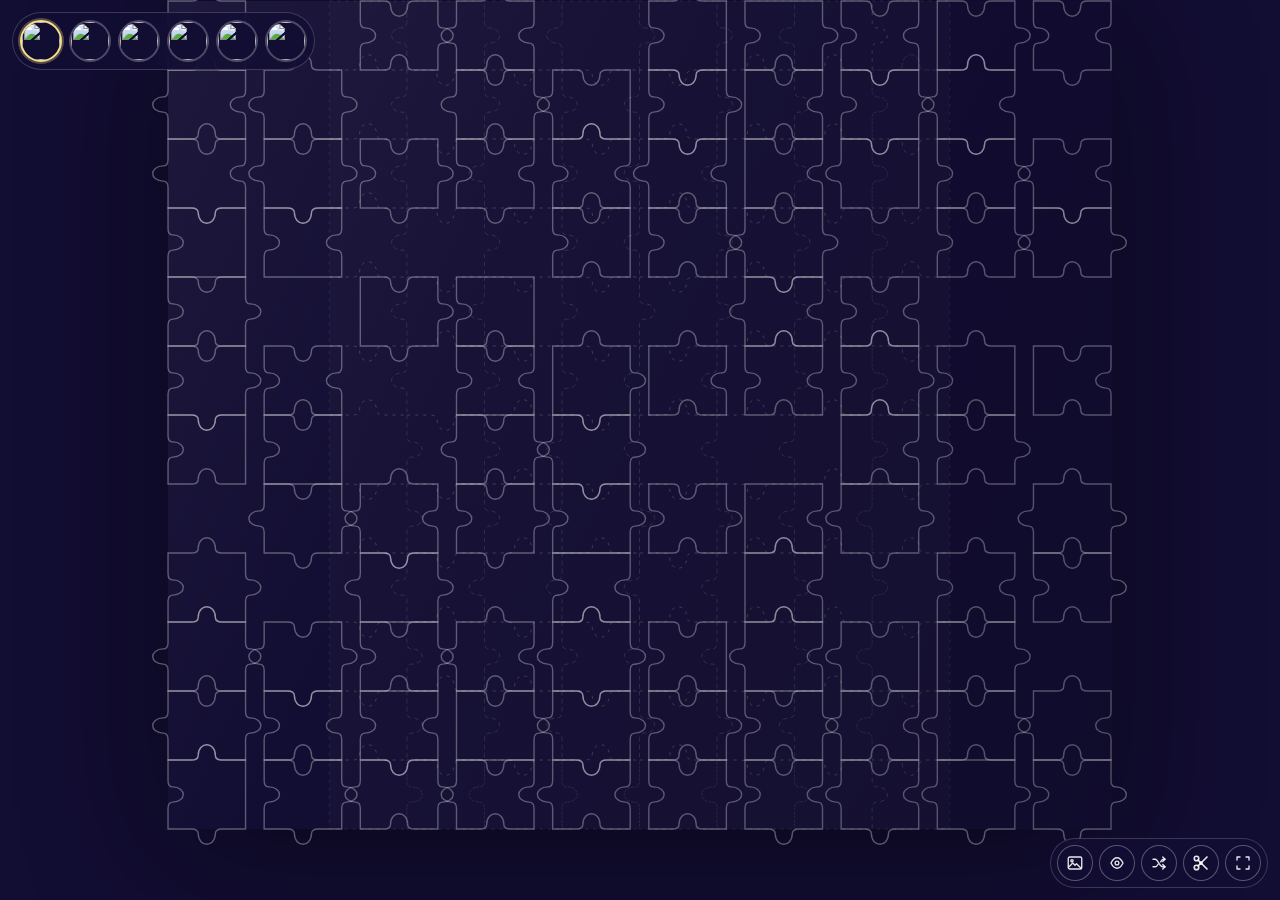
==== abdullah.html @ 7d9d4f7b "Create separate artwork puzzle pages" ====
<!doctype html>
<html lang="en">
<head>
  <meta charset="UTF-8" />
  <meta name="viewport" content="width=device-width, initial-scale=1.0" />
  <title>Abdullah Ibrahim Puzzle</title>
  <link rel="stylesheet" href="styles.css" />
</head>
<body data-artwork="abdullah">
  <main class="game-shell">
    <div id="board" class="board" aria-current="page" aria-label="Jigsaw puzzle board"></div>
    <div class="art-picker" aria-label="Choose artwork">
      <a class="art-option" data-artwork="abdullah" href="abdullah.html" aria-label="Abdullah Ibrahim"><img src="public/artworks/abdullah-ibrahim.jpg" alt="" draggable="false" /></a>
      <a class="art-option" data-artwork="bra-hugh" href="bra-hugh.html" aria-label="Bra Hugh"><img src="public/artworks/bra-hugh.jpg" alt="" draggable="false" /></a>
      <a class="art-option" data-artwork="mr-flavour" href="mr-flavour.html" aria-label="Mr Flavour"><img src="public/artworks/mr-flavour.jpg" alt="" draggable="false" /></a>
      <a class="art-option" data-artwork="tems" href="tems.html" aria-label="Tems"><img src="public/artworks/tems.jpg" alt="" draggable="false" /></a>
      <a class="art-option" data-artwork="thandiswa" href="thandiswa-mazwai.html" aria-label="Thandiswa Mazwai"><img src="public/artworks/thandiswa-mazwai.jpg" alt="" draggable="false" /></a>
      <a class="art-option" data-artwork="tyla" href="tyla.html" aria-label="Tyla"><img src="public/artworks/tyla.jpg" alt="" draggable="false" /></a>
    </div>
    <div class="floating-controls" aria-label="Puzzle controls">
      <button type="button" class="round-control" id="showImage" aria-label="Show reference image">
        <svg class="control-icon" viewBox="0 0 24 24" aria-hidden="true"><rect x="3" y="4" width="18" height="16" rx="2"/><circle cx="8" cy="9" r="1.5"/><path d="m4 17 5-5 3 3 2-2 6 6"/></svg>
      </button>
      <button type="button" class="round-control" id="ghostBtn" aria-label="Toggle ghost image">
        <svg class="control-icon" viewBox="0 0 24 24" aria-hidden="true"><path d="M4 12c2.4-5 5-7 8-7s5.6 2 8 7c-2.4 5-5 7-8 7s-5.6-2-8-7Z"/><circle cx="12" cy="12" r="2.5"/></svg>
      </button>
      <button type="button" class="round-control" id="shuffleBtn" aria-label="Shuffle pieces">
        <svg class="control-icon" viewBox="0 0 24 24" aria-hidden="true"><path d="M4 7h3c4 0 5 10 10 10h3"/><path d="m17 14 3 3-3 3"/><path d="M4 17h3c1.7 0 2.8-1.6 3.7-3.4M14.2 10.4C15.1 8.8 16.2 7 18 7h2"/><path d="m17 4 3 3-3 3"/></svg>
      </button>
      <button type="button" class="round-control" id="separateBtn" aria-label="Separate connected pieces">
        <svg class="control-icon" viewBox="0 0 24 24" aria-hidden="true"><circle cx="6" cy="6" r="3"/><circle cx="6" cy="18" r="3"/><circle cx="12" cy="12" r="1.4"/><path d="M8.12 8.12 12 12 20 4"/><path d="M8.12 15.88 12 12 20 20"/></svg>
      </button>
      <button type="button" class="round-control" id="fullscreenBtn" aria-label="Fullscreen">
        <svg class="control-icon" viewBox="0 0 24 24" aria-hidden="true"><path d="M8 4H4v4M16 4h4v4M20 16v4h-4M4 16v4h4"/></svg>
      </button>
    </div>
    <div id="imageModal" class="modal" aria-hidden="true"><div class="modal-card"><button type="button" class="modal-close" id="closeModal" aria-label="Close"><svg class="control-icon" viewBox="0 0 24 24" aria-hidden="true"><path d="m6 6 12 12M18 6 6 18"/></svg></button><img src="public/artworks/abdullah-ibrahim.jpg" alt="Abdullah Ibrahim artwork"/></div></div>
    <div id="winToast" class="win-toast" aria-hidden="true"><span class="win-spark" aria-hidden="true"></span><button type="button" id="playAgain" aria-label="Play again"><svg class="control-icon" viewBox="0 0 24 24" aria-hidden="true"><path d="M20 11a8 8 0 1 0 1 4"/><path d="M20 5v6h-6"/></svg></button></div>
    <span id="timer" hidden>00:00</span><span id="progressText" hidden>0 / 96 placed</span><span id="progressFill" hidden></span><span id="statusText" hidden></span><span id="finalTime" hidden>00:00</span>
  </main>
  <script src="app.js"></script>
</body>
</html>
---- styles.css ----
*{box-sizing:border-box}html,body{margin:0;width:100%;height:100%;overflow:hidden}body{background:#120d32;font-family:system-ui,sans-serif;overscroll-behavior:none;-webkit-user-select:none;user-select:none;-webkit-touch-callout:none}.game-shell{width:100%;height:100%;display:grid;place-items:center;position:relative;padding-bottom:max(0px,calc(env(safe-area-inset-bottom) + 70px));-webkit-user-select:none;user-select:none}.board{position:relative;background:#120d32;overflow:visible;touch-action:none;filter:drop-shadow(0 24px 70px rgba(0,0,0,.42));-webkit-user-select:none;user-select:none}.board:after{content:"";position:absolute;inset:0;pointer-events:none;background:linear-gradient(115deg,rgba(255,255,255,.05),transparent 35%,rgba(0,0,0,.12))}#puzzleSvg{position:absolute;inset:0;width:100%;height:100%;overflow:visible;display:block;-webkit-user-select:none;user-select:none;touch-action:none}.ghost-image{opacity:0;transition:opacity .25s;pointer-events:none}.ghost-on .ghost-image{opacity:.2}.slot{fill:rgba(255,255,255,.018);stroke:rgba(255,255,255,.15);stroke-width:1.1;stroke-dasharray:5 8;pointer-events:none}.cluster{isolation:isolate;cursor:grab;transition:none;touch-action:none;-webkit-user-select:none;user-select:none;-webkit-touch-callout:none}.cluster.dragging{cursor:grabbing;filter:none;opacity:.94}.piece{pointer-events:visiblePainted;touch-action:none;-webkit-user-select:none;user-select:none;-webkit-touch-callout:none}.piece image{pointer-events:visiblePainted;-webkit-user-drag:none;user-drag:none}.piece-outline{fill:none;stroke:rgba(255,255,255,.32);stroke-width:1.4;vector-effect:non-scaling-stroke;pointer-events:none}.cluster.snap-hint .piece-outline{stroke:#f4df84;stroke-width:2.6;filter:drop-shadow(0 0 6px rgba(244,223,132,.6))}.cluster.locked{cursor:default;filter:drop-shadow(0 0 4px rgba(255,255,255,.13))}.cluster.locked .piece-outline{stroke:rgba(255,255,255,.18)}.floating-controls{position:fixed;right:max(12px,env(safe-area-inset-right));bottom:max(12px,env(safe-area-inset-bottom));display:flex;gap:6px;padding:6px;border:1px solid rgba(255,255,255,.18);border-radius:999px;background:rgba(18,13,50,.8);backdrop-filter:blur(12px);-webkit-backdrop-filter:blur(12px);z-index:20;-webkit-user-select:none;user-select:none;-webkit-touch-callout:none;pointer-events:none}.round-control{display:grid;place-items:center;width:36px;height:36px;padding:0;border:1px solid rgba(255,255,255,.3);border-radius:50%;background:rgba(18,13,50,.72);backdrop-filter:blur(8px);-webkit-backdrop-filter:blur(8px);color:rgba(255,255,255,.9);cursor:pointer;-webkit-tap-highlight-color:transparent;-webkit-user-select:none;user-select:none;-webkit-touch-callout:none;touch-action:manipulation;pointer-events:auto}.round-control:hover,.round-control:focus-visible{background:rgba(255,255,255,.16);outline:none}.control-icon{width:18px;height:18px;fill:none;stroke:currentColor;stroke-width:1.8;stroke-linecap:round;stroke-linejoin:round;pointer-events:none}#separateBtn .control-icon{stroke-width:2.2}.round-control>*{pointer-events:none}.modal{position:fixed;inset:0;display:none;place-items:center;padding:20px;background:rgba(18,13,50,.82);z-index:30}.modal.open{display:grid}.modal-card{position:relative;max-width:90vw;max-height:90vh;background:#120d32;padding:8px}.modal-card img{display:block;max-width:calc(90vw - 16px);max-height:calc(90vh - 16px);width:auto;height:auto;-webkit-user-drag:none}.modal-close{position:absolute;right:5px;top:5px;display:grid;place-items:center;width:30px;height:30px;padding:0;border:0;border-radius:50%;background:#f5f2ed;color:#120d32;cursor:pointer;-webkit-tap-highlight-color:transparent;touch-action:manipulation}.modal-close .control-icon{width:16px;height:16px}.win-toast{position:fixed;left:50%;bottom:max(20px,calc(env(safe-area-inset-bottom) + 82px));transform:translate(-50%,110px);opacity:0;transition:.4s;z-index:40}.win-toast.show{transform:translate(-50%,0);opacity:1}.win-toast button{display:grid;place-items:center;width:38px;height:38px;padding:0;border:1px solid rgba(255,255,255,.4);border-radius:50%;background:#17132c;color:#fff;cursor:pointer;-webkit-tap-highlight-color:transparent}.win-spark{display:none}#timer,#progressText,#progressFill,#statusText,#finalTime{display:none}@media(max-width:600px){.game-shell{padding-bottom:max(0px,calc(env(safe-area-inset-bottom) + 78px))}.floating-controls{right:12px;gap:5px;padding:5px}.round-control{width:34px;height:34px}.control-icon{width:17px;height:17px}}@media(max-width:390px){.floating-controls{gap:3px;padding:4px}.round-control{width:31px;height:31px}.control-icon{width:16px;height:16px}}
.art-picker{position:fixed;left:max(12px,env(safe-area-inset-left));top:max(12px,env(safe-area-inset-top));display:flex;gap:7px;padding:7px;border:1px solid rgba(255,255,255,.18);border-radius:999px;background:rgba(18,13,50,.8);backdrop-filter:blur(12px);-webkit-backdrop-filter:blur(12px);z-index:21;max-width:calc(100vw - 24px);overflow-x:auto;overscroll-behavior:contain;-webkit-user-select:none;user-select:none;-webkit-touch-callout:none}.art-option{flex:0 0 auto;width:42px;height:42px;padding:0;border:2px solid rgba(255,255,255,.25);border-radius:50%;overflow:hidden;background:#120d32;cursor:pointer;touch-action:manipulation;-webkit-tap-highlight-color:transparent;-webkit-user-select:none;user-select:none}.art-option img{display:block;width:100%;height:100%;object-fit:cover;pointer-events:none;-webkit-user-drag:none}.art-option.active{border-color:#f4df84;box-shadow:0 0 0 2px rgba(244,223,132,.3)}.art-option:focus-visible{outline:2px solid #f4df84;outline-offset:2px}@media(max-width:600px){.art-picker{left:50%;transform:translateX(-50%);gap:5px;padding:5px;max-width:calc(100vw - 20px)}.art-option{width:38px;height:38px}}@media(max-width:390px){.art-picker{gap:3px;padding:4px}.art-option{width:34px;height:34px}}
.art-option{display:block;text-decoration:none}.cluster.flicking{cursor:grabbing;filter:drop-shadow(0 9px 12px rgba(0,0,0,.28));transition:none}
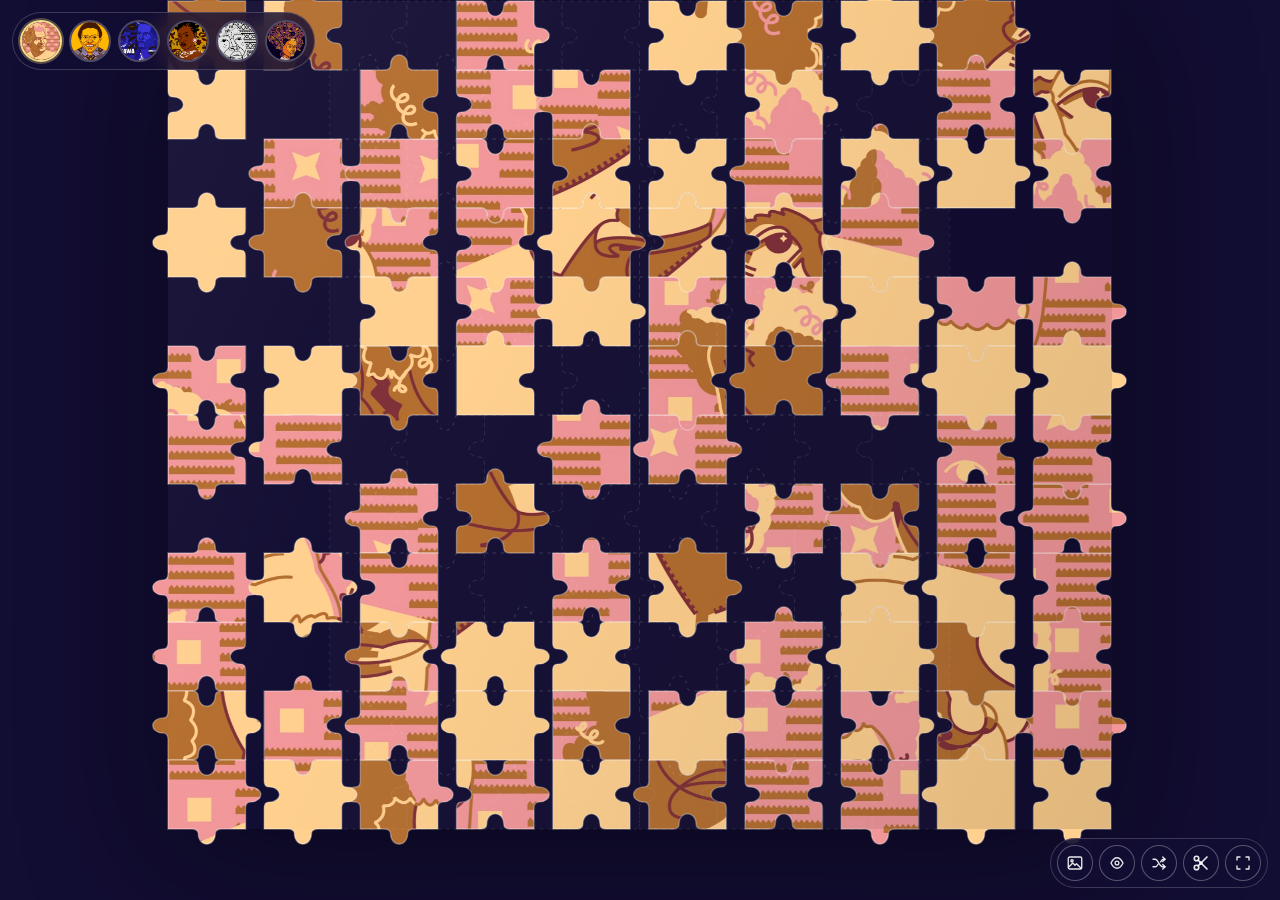
==== commit 1bccde36: "Fix artwork page asset paths" ====
--- a/abdullah.html
+++ b/abdullah.html
@@ -10,12 +10,12 @@
   <main class="game-shell">
     <div id="board" class="board" aria-current="page" aria-label="Jigsaw puzzle board"></div>
     <div class="art-picker" aria-label="Choose artwork">
-      <a class="art-option" data-artwork="abdullah" href="abdullah.html" aria-label="Abdullah Ibrahim"><img src="public/artworks/abdullah-ibrahim.jpg" alt="" draggable="false" /></a>
-      <a class="art-option" data-artwork="bra-hugh" href="bra-hugh.html" aria-label="Bra Hugh"><img src="public/artworks/bra-hugh.jpg" alt="" draggable="false" /></a>
-      <a class="art-option" data-artwork="mr-flavour" href="mr-flavour.html" aria-label="Mr Flavour"><img src="public/artworks/mr-flavour.jpg" alt="" draggable="false" /></a>
-      <a class="art-option" data-artwork="tems" href="tems.html" aria-label="Tems"><img src="public/artworks/tems.jpg" alt="" draggable="false" /></a>
-      <a class="art-option" data-artwork="thandiswa" href="thandiswa-mazwai.html" aria-label="Thandiswa Mazwai"><img src="public/artworks/thandiswa-mazwai.jpg" alt="" draggable="false" /></a>
-      <a class="art-option" data-artwork="tyla" href="tyla.html" aria-label="Tyla"><img src="public/artworks/tyla.jpg" alt="" draggable="false" /></a>
+      <a class="art-option" data-artwork="abdullah" href="abdullah.html" aria-label="Abdullah Ibrahim"><img src="abdullah-ibrahim.jpg" alt="" draggable="false" /></a>
+      <a class="art-option" data-artwork="bra-hugh" href="bra-hugh.html" aria-label="Bra Hugh"><img src="bra-hugh.jpg" alt="" draggable="false" /></a>
+      <a class="art-option" data-artwork="mr-flavour" href="mr-flavour.html" aria-label="Mr Flavour"><img src="mr-flavour.jpg" alt="" draggable="false" /></a>
+      <a class="art-option" data-artwork="tems" href="tems.html" aria-label="Tems"><img src="tems.jpg" alt="" draggable="false" /></a>
+      <a class="art-option" data-artwork="thandiswa" href="thandiswa-mazwai.html" aria-label="Thandiswa Mazwai"><img src="thandiswa-mazwai.jpg" alt="" draggable="false" /></a>
+      <a class="art-option" data-artwork="tyla" href="tyla.html" aria-label="Tyla"><img src="tyla.jpg" alt="" draggable="false" /></a>
     </div>
     <div class="floating-controls" aria-label="Puzzle controls">
       <button type="button" class="round-control" id="showImage" aria-label="Show reference image">
@@ -34,7 +34,7 @@
         <svg class="control-icon" viewBox="0 0 24 24" aria-hidden="true"><path d="M8 4H4v4M16 4h4v4M20 16v4h-4M4 16v4h4"/></svg>
       </button>
     </div>
-    <div id="imageModal" class="modal" aria-hidden="true"><div class="modal-card"><button type="button" class="modal-close" id="closeModal" aria-label="Close"><svg class="control-icon" viewBox="0 0 24 24" aria-hidden="true"><path d="m6 6 12 12M18 6 6 18"/></svg></button><img src="public/artworks/abdullah-ibrahim.jpg" alt="Abdullah Ibrahim artwork"/></div></div>
+    <div id="imageModal" class="modal" aria-hidden="true"><div class="modal-card"><button type="button" class="modal-close" id="closeModal" aria-label="Close"><svg class="control-icon" viewBox="0 0 24 24" aria-hidden="true"><path d="m6 6 12 12M18 6 6 18"/></svg></button><img src="abdullah-ibrahim.jpg" alt="Abdullah Ibrahim artwork"/></div></div>
     <div id="winToast" class="win-toast" aria-hidden="true"><span class="win-spark" aria-hidden="true"></span><button type="button" id="playAgain" aria-label="Play again"><svg class="control-icon" viewBox="0 0 24 24" aria-hidden="true"><path d="M20 11a8 8 0 1 0 1 4"/><path d="M20 5v6h-6"/></svg></button></div>
     <span id="timer" hidden>00:00</span><span id="progressText" hidden>0 / 96 placed</span><span id="progressFill" hidden></span><span id="statusText" hidden></span><span id="finalTime" hidden>00:00</span>
   </main>
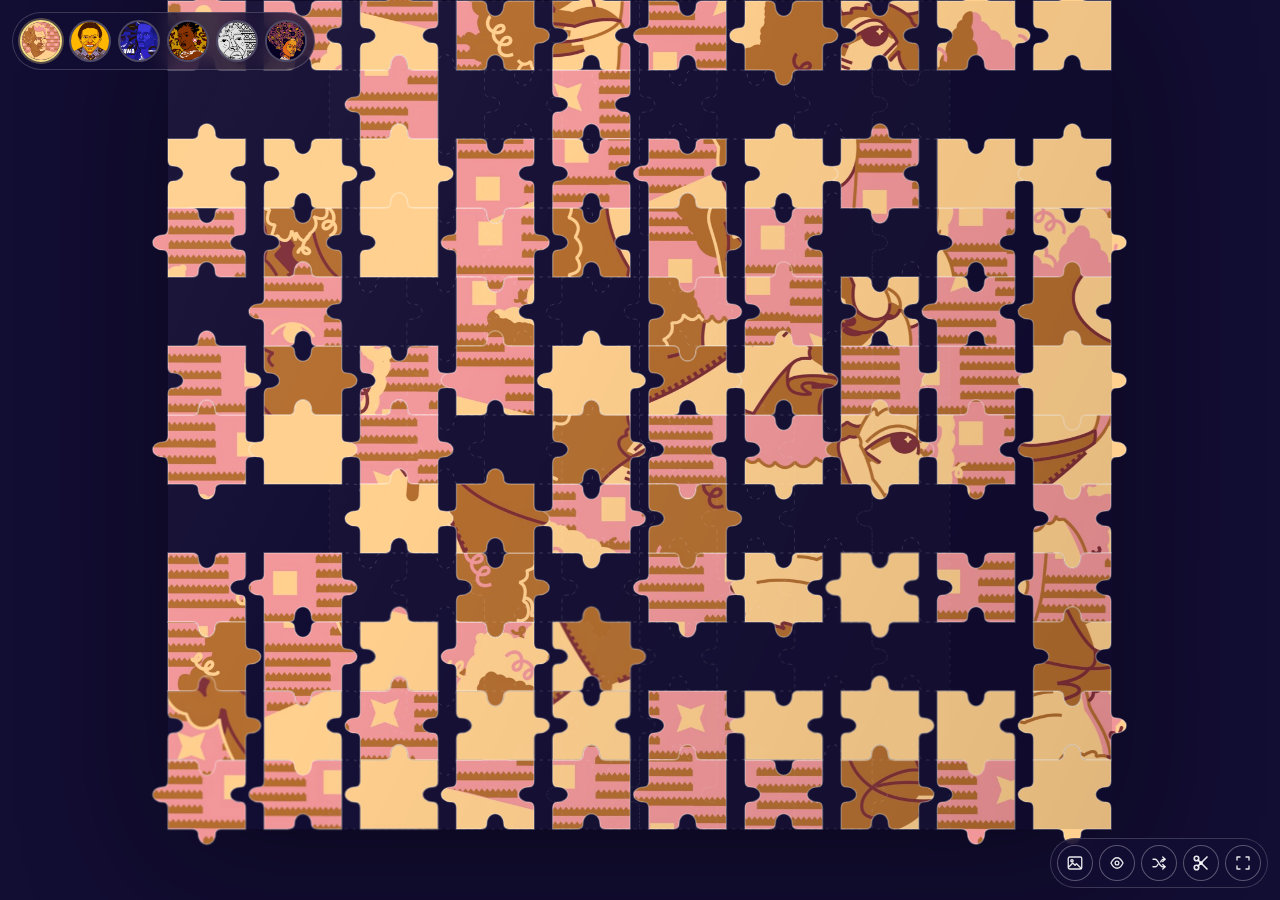
==== commit 82649461: "Refresh separate puzzle pages" ====
--- a/abdullah.html
+++ b/abdullah.html
@@ -4,7 +4,7 @@
   <meta charset="UTF-8" />
   <meta name="viewport" content="width=device-width, initial-scale=1.0" />
   <title>Abdullah Ibrahim Puzzle</title>
-  <link rel="stylesheet" href="styles.css" />
+  <link rel="stylesheet" href="styles.css?v=artwork-pages-2" />
 </head>
 <body data-artwork="abdullah">
   <main class="game-shell">
@@ -38,6 +38,6 @@
     <div id="winToast" class="win-toast" aria-hidden="true"><span class="win-spark" aria-hidden="true"></span><button type="button" id="playAgain" aria-label="Play again"><svg class="control-icon" viewBox="0 0 24 24" aria-hidden="true"><path d="M20 11a8 8 0 1 0 1 4"/><path d="M20 5v6h-6"/></svg></button></div>
     <span id="timer" hidden>00:00</span><span id="progressText" hidden>0 / 96 placed</span><span id="progressFill" hidden></span><span id="statusText" hidden></span><span id="finalTime" hidden>00:00</span>
   </main>
-  <script src="app.js"></script>
+  <script src="app.js?v=artwork-pages-2"></script>
 </body>
 </html>
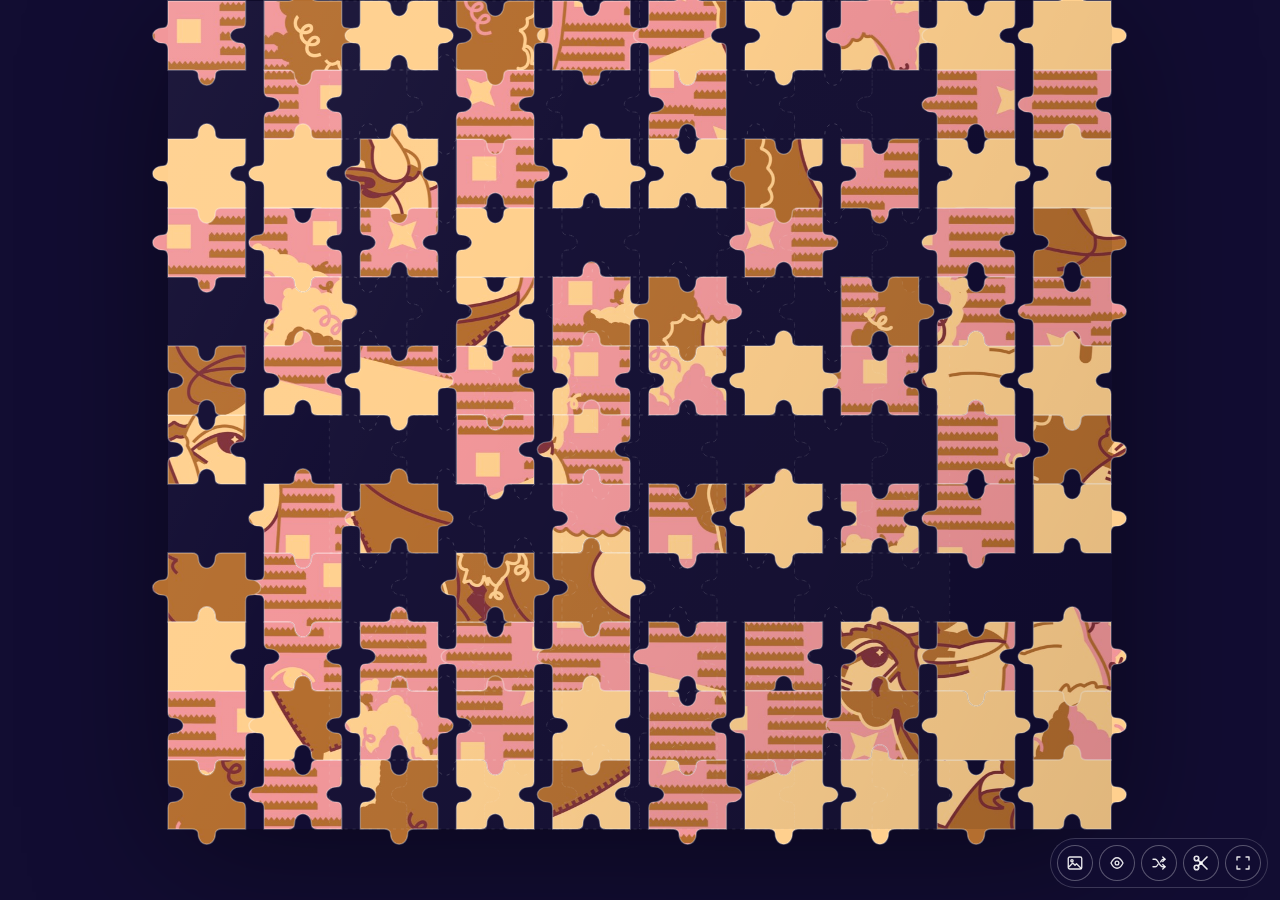
==== commit b1b8778a: "Remove artwork picker tabs" ====
--- a/abdullah.html
+++ b/abdullah.html
@@ -9,14 +9,6 @@
 <body data-artwork="abdullah">
   <main class="game-shell">
     <div id="board" class="board" aria-current="page" aria-label="Jigsaw puzzle board"></div>
-    <div class="art-picker" aria-label="Choose artwork">
-      <a class="art-option" data-artwork="abdullah" href="abdullah.html" aria-label="Abdullah Ibrahim"><img src="abdullah-ibrahim.jpg" alt="" draggable="false" /></a>
-      <a class="art-option" data-artwork="bra-hugh" href="bra-hugh.html" aria-label="Bra Hugh"><img src="bra-hugh.jpg" alt="" draggable="false" /></a>
-      <a class="art-option" data-artwork="mr-flavour" href="mr-flavour.html" aria-label="Mr Flavour"><img src="mr-flavour.jpg" alt="" draggable="false" /></a>
-      <a class="art-option" data-artwork="tems" href="tems.html" aria-label="Tems"><img src="tems.jpg" alt="" draggable="false" /></a>
-      <a class="art-option" data-artwork="thandiswa" href="thandiswa-mazwai.html" aria-label="Thandiswa Mazwai"><img src="thandiswa-mazwai.jpg" alt="" draggable="false" /></a>
-      <a class="art-option" data-artwork="tyla" href="tyla.html" aria-label="Tyla"><img src="tyla.jpg" alt="" draggable="false" /></a>
-    </div>
     <div class="floating-controls" aria-label="Puzzle controls">
       <button type="button" class="round-control" id="showImage" aria-label="Show reference image">
         <svg class="control-icon" viewBox="0 0 24 24" aria-hidden="true"><rect x="3" y="4" width="18" height="16" rx="2"/><circle cx="8" cy="9" r="1.5"/><path d="m4 17 5-5 3 3 2-2 6 6"/></svg>
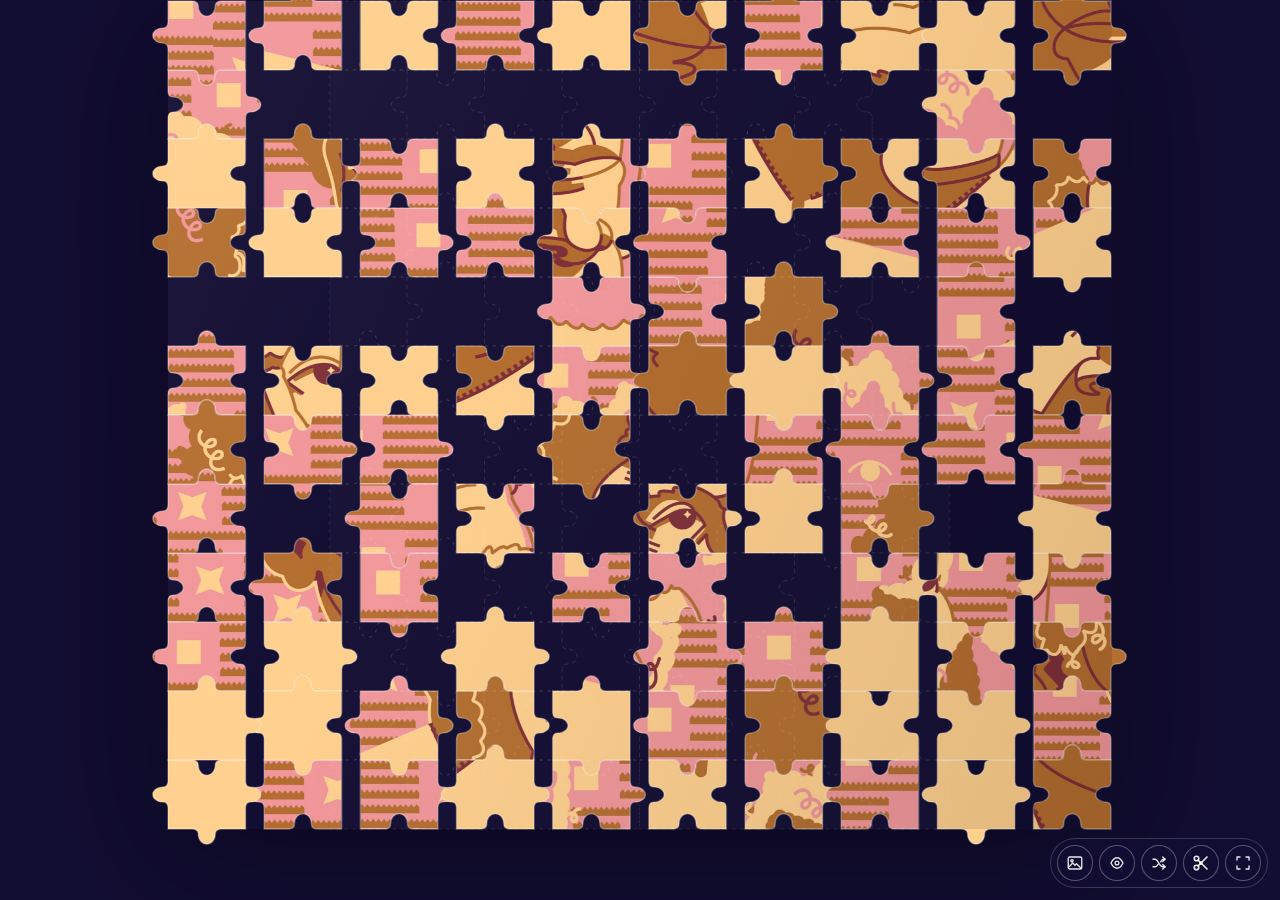
==== commit 92a97073: "Refresh artwork page links" ====
--- a/abdullah.html
+++ b/abdullah.html
@@ -4,7 +4,7 @@
   <meta charset="UTF-8" />
   <meta name="viewport" content="width=device-width, initial-scale=1.0" />
   <title>Abdullah Ibrahim Puzzle</title>
-  <link rel="stylesheet" href="styles.css?v=artwork-pages-2" />
+  <link rel="stylesheet" href="styles.css?v=artwork-pages-3" />
 </head>
 <body data-artwork="abdullah">
   <main class="game-shell">
@@ -30,6 +30,6 @@
     <div id="winToast" class="win-toast" aria-hidden="true"><span class="win-spark" aria-hidden="true"></span><button type="button" id="playAgain" aria-label="Play again"><svg class="control-icon" viewBox="0 0 24 24" aria-hidden="true"><path d="M20 11a8 8 0 1 0 1 4"/><path d="M20 5v6h-6"/></svg></button></div>
     <span id="timer" hidden>00:00</span><span id="progressText" hidden>0 / 96 placed</span><span id="progressFill" hidden></span><span id="statusText" hidden></span><span id="finalTime" hidden>00:00</span>
   </main>
-  <script src="app.js?v=artwork-pages-2"></script>
+  <script src="app.js?v=artwork-pages-3"></script>
 </body>
 </html>
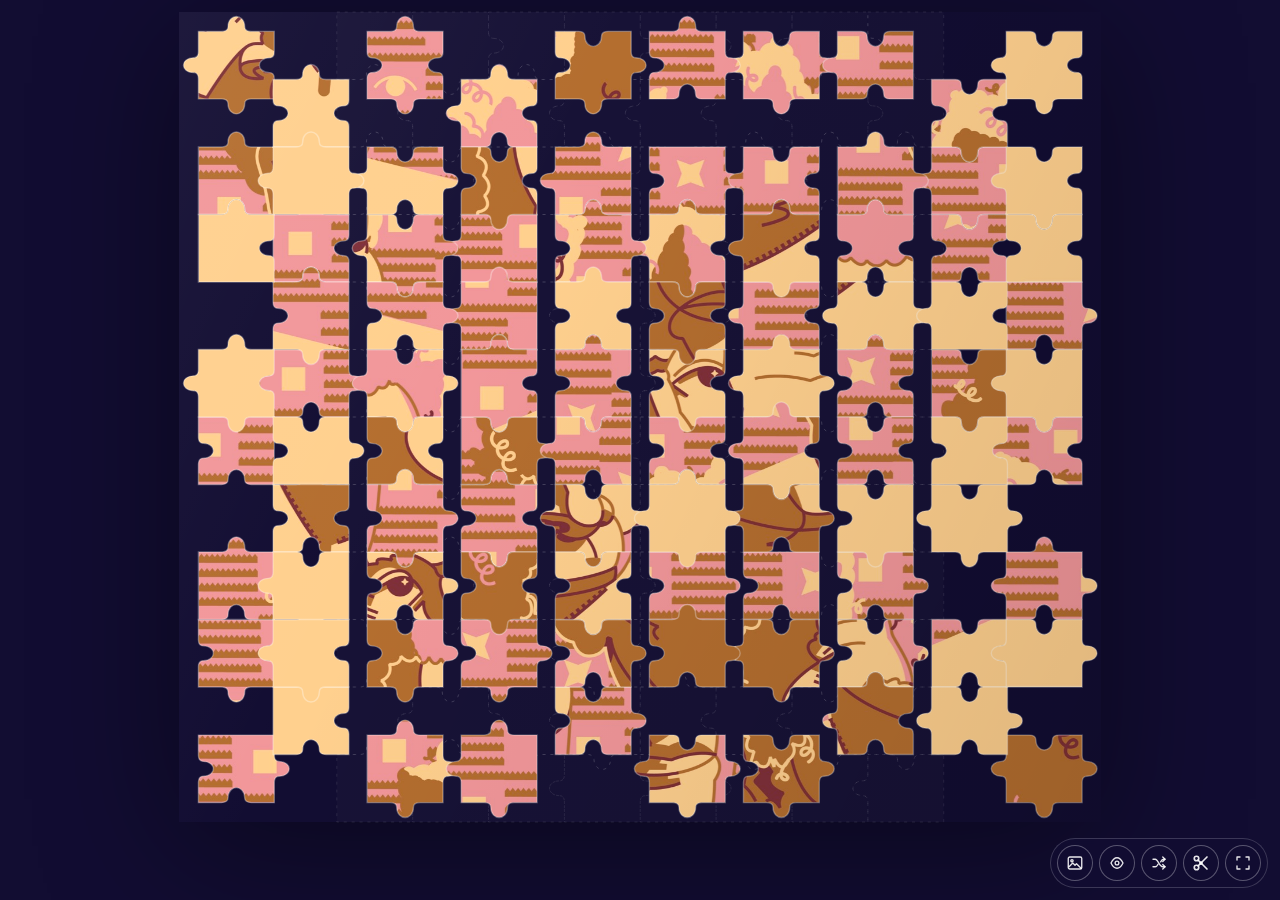
==== commit 1492b09a: "Keep loose pieces visible and recoverable" ====
--- a/abdullah.html
+++ b/abdullah.html
@@ -4,7 +4,7 @@
   <meta charset="UTF-8" />
   <meta name="viewport" content="width=device-width, initial-scale=1.0" />
   <title>Abdullah Ibrahim Puzzle</title>
-  <link rel="stylesheet" href="styles.css?v=artwork-pages-3" />
+  <link rel="stylesheet" href="styles.css?v=piece-recovery-4" />
 </head>
 <body data-artwork="abdullah">
   <main class="game-shell">
@@ -16,7 +16,7 @@
       <button type="button" class="round-control" id="ghostBtn" aria-label="Toggle ghost image">
         <svg class="control-icon" viewBox="0 0 24 24" aria-hidden="true"><path d="M4 12c2.4-5 5-7 8-7s5.6 2 8 7c-2.4 5-5 7-8 7s-5.6-2-8-7Z"/><circle cx="12" cy="12" r="2.5"/></svg>
       </button>
-      <button type="button" class="round-control" id="shuffleBtn" aria-label="Shuffle pieces">
+      <button type="button" class="round-control" id="shuffleBtn" aria-label="Bring loose pieces into view">
         <svg class="control-icon" viewBox="0 0 24 24" aria-hidden="true"><path d="M4 7h3c4 0 5 10 10 10h3"/><path d="m17 14 3 3-3 3"/><path d="M4 17h3c1.7 0 2.8-1.6 3.7-3.4M14.2 10.4C15.1 8.8 16.2 7 18 7h2"/><path d="m17 4 3 3-3 3"/></svg>
       </button>
       <button type="button" class="round-control" id="separateBtn" aria-label="Separate connected pieces">
@@ -30,6 +30,6 @@
     <div id="winToast" class="win-toast" aria-hidden="true"><span class="win-spark" aria-hidden="true"></span><button type="button" id="playAgain" aria-label="Play again"><svg class="control-icon" viewBox="0 0 24 24" aria-hidden="true"><path d="M20 11a8 8 0 1 0 1 4"/><path d="M20 5v6h-6"/></svg></button></div>
     <span id="timer" hidden>00:00</span><span id="progressText" hidden>0 / 96 placed</span><span id="progressFill" hidden></span><span id="statusText" hidden></span><span id="finalTime" hidden>00:00</span>
   </main>
-  <script src="app.js?v=artwork-pages-3"></script>
+  <script src="app.js?v=piece-recovery-4"></script>
 </body>
 </html>
--- a/styles.css
+++ b/styles.css
@@ -1,3 +1,9 @@
 *{box-sizing:border-box}html,body{margin:0;width:100%;height:100%;overflow:hidden}body{background:#120d32;font-family:system-ui,sans-serif;overscroll-behavior:none;-webkit-user-select:none;user-select:none;-webkit-touch-callout:none}.game-shell{width:100%;height:100%;display:grid;place-items:center;position:relative;padding-bottom:max(0px,calc(env(safe-area-inset-bottom) + 70px));-webkit-user-select:none;user-select:none}.board{position:relative;background:#120d32;overflow:visible;touch-action:none;filter:drop-shadow(0 24px 70px rgba(0,0,0,.42));-webkit-user-select:none;user-select:none}.board:after{content:"";position:absolute;inset:0;pointer-events:none;background:linear-gradient(115deg,rgba(255,255,255,.05),transparent 35%,rgba(0,0,0,.12))}#puzzleSvg{position:absolute;inset:0;width:100%;height:100%;overflow:visible;display:block;-webkit-user-select:none;user-select:none;touch-action:none}.ghost-image{opacity:0;transition:opacity .25s;pointer-events:none}.ghost-on .ghost-image{opacity:.2}.slot{fill:rgba(255,255,255,.018);stroke:rgba(255,255,255,.15);stroke-width:1.1;stroke-dasharray:5 8;pointer-events:none}.cluster{isolation:isolate;cursor:grab;transition:none;touch-action:none;-webkit-user-select:none;user-select:none;-webkit-touch-callout:none}.cluster.dragging{cursor:grabbing;filter:none;opacity:.94}.piece{pointer-events:visiblePainted;touch-action:none;-webkit-user-select:none;user-select:none;-webkit-touch-callout:none}.piece image{pointer-events:visiblePainted;-webkit-user-drag:none;user-drag:none}.piece-outline{fill:none;stroke:rgba(255,255,255,.32);stroke-width:1.4;vector-effect:non-scaling-stroke;pointer-events:none}.cluster.snap-hint .piece-outline{stroke:#f4df84;stroke-width:2.6;filter:drop-shadow(0 0 6px rgba(244,223,132,.6))}.cluster.locked{cursor:default;filter:drop-shadow(0 0 4px rgba(255,255,255,.13))}.cluster.locked .piece-outline{stroke:rgba(255,255,255,.18)}.floating-controls{position:fixed;right:max(12px,env(safe-area-inset-right));bottom:max(12px,env(safe-area-inset-bottom));display:flex;gap:6px;padding:6px;border:1px solid rgba(255,255,255,.18);border-radius:999px;background:rgba(18,13,50,.8);backdrop-filter:blur(12px);-webkit-backdrop-filter:blur(12px);z-index:20;-webkit-user-select:none;user-select:none;-webkit-touch-callout:none;pointer-events:none}.round-control{display:grid;place-items:center;width:36px;height:36px;padding:0;border:1px solid rgba(255,255,255,.3);border-radius:50%;background:rgba(18,13,50,.72);backdrop-filter:blur(8px);-webkit-backdrop-filter:blur(8px);color:rgba(255,255,255,.9);cursor:pointer;-webkit-tap-highlight-color:transparent;-webkit-user-select:none;user-select:none;-webkit-touch-callout:none;touch-action:manipulation;pointer-events:auto}.round-control:hover,.round-control:focus-visible{background:rgba(255,255,255,.16);outline:none}.control-icon{width:18px;height:18px;fill:none;stroke:currentColor;stroke-width:1.8;stroke-linecap:round;stroke-linejoin:round;pointer-events:none}#separateBtn .control-icon{stroke-width:2.2}.round-control>*{pointer-events:none}.modal{position:fixed;inset:0;display:none;place-items:center;padding:20px;background:rgba(18,13,50,.82);z-index:30}.modal.open{display:grid}.modal-card{position:relative;max-width:90vw;max-height:90vh;background:#120d32;padding:8px}.modal-card img{display:block;max-width:calc(90vw - 16px);max-height:calc(90vh - 16px);width:auto;height:auto;-webkit-user-drag:none}.modal-close{position:absolute;right:5px;top:5px;display:grid;place-items:center;width:30px;height:30px;padding:0;border:0;border-radius:50%;background:#f5f2ed;color:#120d32;cursor:pointer;-webkit-tap-highlight-color:transparent;touch-action:manipulation}.modal-close .control-icon{width:16px;height:16px}.win-toast{position:fixed;left:50%;bottom:max(20px,calc(env(safe-area-inset-bottom) + 82px));transform:translate(-50%,110px);opacity:0;transition:.4s;z-index:40}.win-toast.show{transform:translate(-50%,0);opacity:1}.win-toast button{display:grid;place-items:center;width:38px;height:38px;padding:0;border:1px solid rgba(255,255,255,.4);border-radius:50%;background:#17132c;color:#fff;cursor:pointer;-webkit-tap-highlight-color:transparent}.win-spark{display:none}#timer,#progressText,#progressFill,#statusText,#finalTime{display:none}@media(max-width:600px){.game-shell{padding-bottom:max(0px,calc(env(safe-area-inset-bottom) + 78px))}.floating-controls{right:12px;gap:5px;padding:5px}.round-control{width:34px;height:34px}.control-icon{width:17px;height:17px}}@media(max-width:390px){.floating-controls{gap:3px;padding:4px}.round-control{width:31px;height:31px}.control-icon{width:16px;height:16px}}
 .art-picker{position:fixed;left:max(12px,env(safe-area-inset-left));top:max(12px,env(safe-area-inset-top));display:flex;gap:7px;padding:7px;border:1px solid rgba(255,255,255,.18);border-radius:999px;background:rgba(18,13,50,.8);backdrop-filter:blur(12px);-webkit-backdrop-filter:blur(12px);z-index:21;max-width:calc(100vw - 24px);overflow-x:auto;overscroll-behavior:contain;-webkit-user-select:none;user-select:none;-webkit-touch-callout:none}.art-option{flex:0 0 auto;width:42px;height:42px;padding:0;border:2px solid rgba(255,255,255,.25);border-radius:50%;overflow:hidden;background:#120d32;cursor:pointer;touch-action:manipulation;-webkit-tap-highlight-color:transparent;-webkit-user-select:none;user-select:none}.art-option img{display:block;width:100%;height:100%;object-fit:cover;pointer-events:none;-webkit-user-drag:none}.art-option.active{border-color:#f4df84;box-shadow:0 0 0 2px rgba(244,223,132,.3)}.art-option:focus-visible{outline:2px solid #f4df84;outline-offset:2px}@media(max-width:600px){.art-picker{left:50%;transform:translateX(-50%);gap:5px;padding:5px;max-width:calc(100vw - 20px)}.art-option{width:38px;height:38px}}@media(max-width:390px){.art-picker{gap:3px;padding:4px}.art-option{width:34px;height:34px}}
 .art-option{display:block;text-decoration:none}.cluster.flicking{cursor:grabbing;filter:drop-shadow(0 9px 12px rgba(0,0,0,.28));transition:none}
+
+/* Fit the entire workspace above the controls, including in-app browsers. */
+.game-shell{position:fixed;min-width:0;min-height:0;padding:12px 12px max(78px,calc(env(safe-area-inset-bottom) + 70px));overflow:hidden}
+.board{min-width:0;min-height:0}
+.floating-controls{position:absolute}
+.cluster.locked .piece,.cluster.locked image{pointer-events:none}
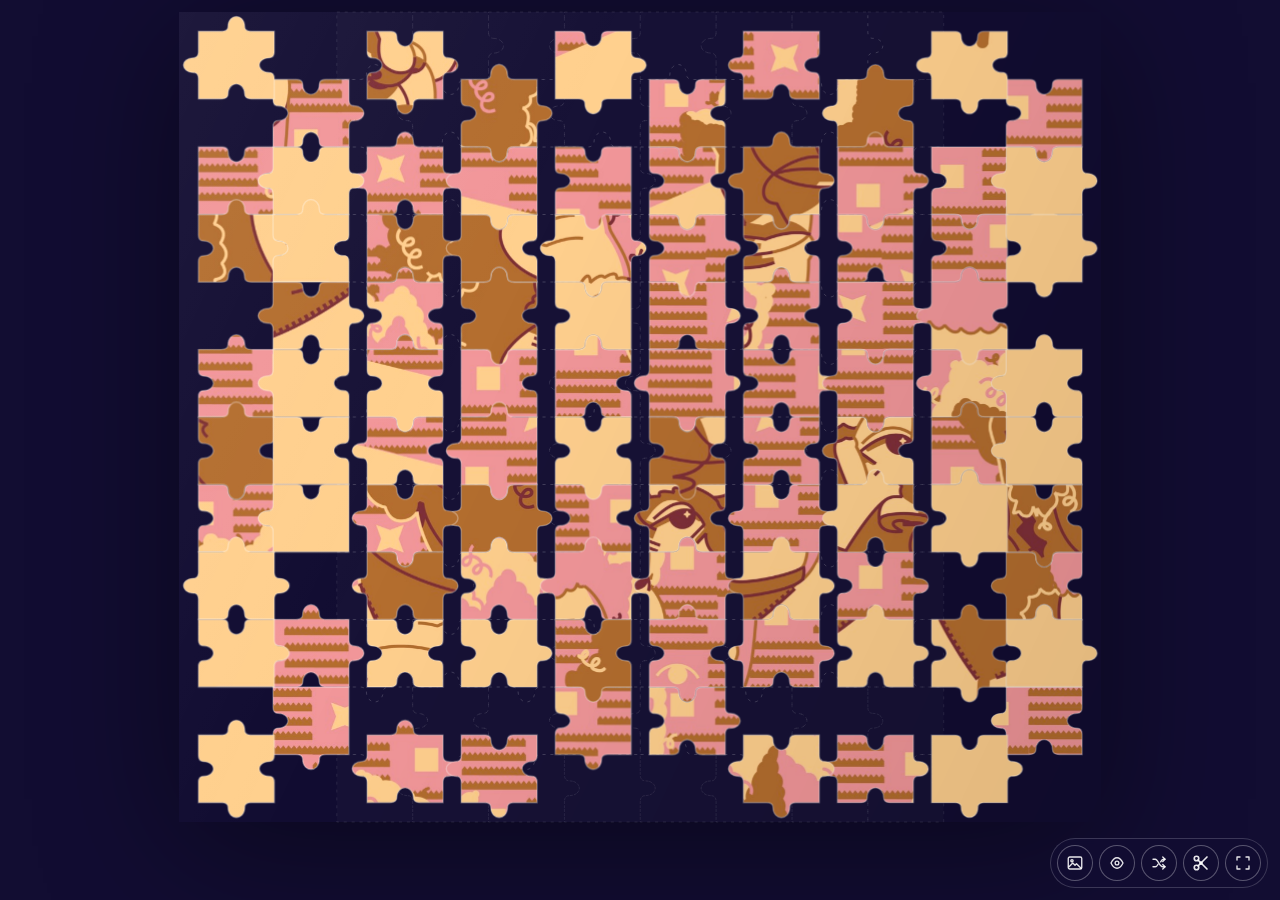
==== commit e8ef23ed: "Smooth piece dragging and snapping Ease snap animation, improve flick momentum, use coalesced pointe" ====
--- a/abdullah.html
+++ b/abdullah.html
@@ -4,7 +4,7 @@
   <meta charset="UTF-8" />
   <meta name="viewport" content="width=device-width, initial-scale=1.0" />
   <title>Abdullah Ibrahim Puzzle</title>
-  <link rel="stylesheet" href="styles.css?v=piece-recovery-4" />
+  <link rel="stylesheet" href="styles.css?v=piece-smooth-1" />
 </head>
 <body data-artwork="abdullah">
   <main class="game-shell">
@@ -30,6 +30,6 @@
     <div id="winToast" class="win-toast" aria-hidden="true"><span class="win-spark" aria-hidden="true"></span><button type="button" id="playAgain" aria-label="Play again"><svg class="control-icon" viewBox="0 0 24 24" aria-hidden="true"><path d="M20 11a8 8 0 1 0 1 4"/><path d="M20 5v6h-6"/></svg></button></div>
     <span id="timer" hidden>00:00</span><span id="progressText" hidden>0 / 96 placed</span><span id="progressFill" hidden></span><span id="statusText" hidden></span><span id="finalTime" hidden>00:00</span>
   </main>
-  <script src="app.js?v=piece-recovery-4"></script>
+  <script src="app.js?v=piece-smooth-1"></script>
 </body>
 </html>
--- a/styles.css
+++ b/styles.css
@@ -7,3 +7,9 @@
 .board{min-width:0;min-height:0}
 .floating-controls{position:absolute}
 .cluster.locked .piece,.cluster.locked image{pointer-events:none}
+
+/* Keep drag and flick frames light, then ease the short final snap. */
+.cluster{will-change:transform}
+.cluster.dragging{opacity:.97}
+.cluster.flicking{opacity:.98;filter:none}
+.cluster.settling{cursor:default;pointer-events:none;opacity:.98}
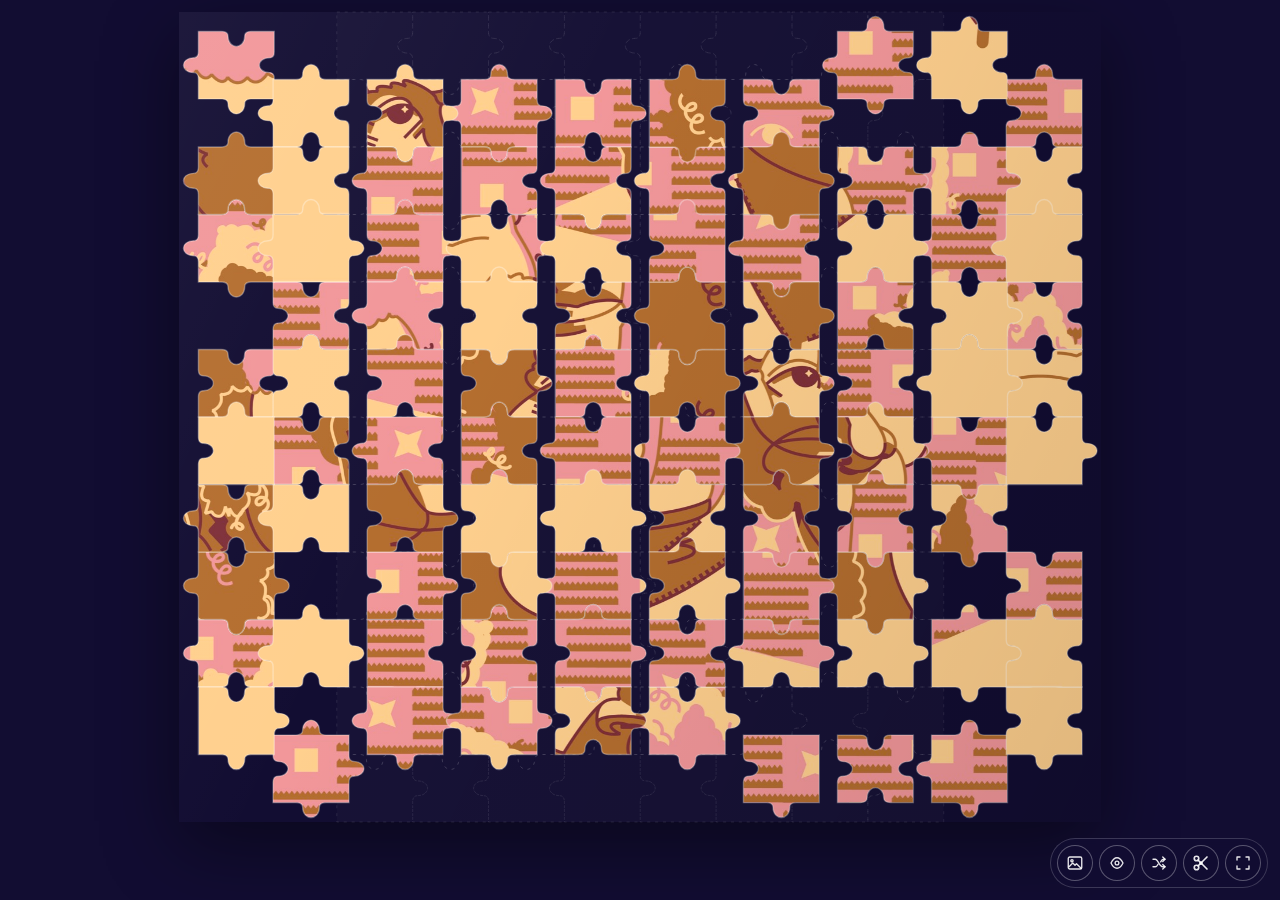
==== commit 7cd23311: "Optimize touch rendering for mobile devices Use compact artwork textures on phones and tablets, pres" ====
--- a/abdullah.html
+++ b/abdullah.html
@@ -4,7 +4,7 @@
   <meta charset="UTF-8" />
   <meta name="viewport" content="width=device-width, initial-scale=1.0" />
   <title>Abdullah Ibrahim Puzzle</title>
-  <link rel="stylesheet" href="styles.css?v=piece-smooth-1" />
+  <link rel="stylesheet" href="styles.css?v=piece-mobile-1" />
 </head>
 <body data-artwork="abdullah">
   <main class="game-shell">
@@ -30,6 +30,6 @@
     <div id="winToast" class="win-toast" aria-hidden="true"><span class="win-spark" aria-hidden="true"></span><button type="button" id="playAgain" aria-label="Play again"><svg class="control-icon" viewBox="0 0 24 24" aria-hidden="true"><path d="M20 11a8 8 0 1 0 1 4"/><path d="M20 5v6h-6"/></svg></button></div>
     <span id="timer" hidden>00:00</span><span id="progressText" hidden>0 / 96 placed</span><span id="progressFill" hidden></span><span id="statusText" hidden></span><span id="finalTime" hidden>00:00</span>
   </main>
-  <script src="app.js?v=piece-smooth-1"></script>
+  <script src="app.js?v=piece-mobile-1"></script>
 </body>
 </html>
--- a/styles.css
+++ b/styles.css
@@ -9,7 +9,16 @@
 .cluster.locked .piece,.cluster.locked image{pointer-events:none}
 
 /* Keep drag and flick frames light, then ease the short final snap. */
-.cluster{will-change:transform}
+.cluster.dragging,.cluster.flicking,.cluster.settling{will-change:transform}
 .cluster.dragging{opacity:.97}
 .cluster.flicking{opacity:.98;filter:none}
-.cluster.settling{cursor:default;pointer-events:none;opacity:.98}
+.cluster.settling{opacity:.98}
+.board{filter:none;box-shadow:0 24px 70px rgba(0,0,0,.42)}
+.cluster.locked,.cluster.snap-hint .piece-outline{filter:none}
+
+/* Avoid a separate isolated paint context for every piece on touch devices. */
+.cluster{isolation:auto}
+@media (pointer: coarse){
+  .board:after{display:none}
+  .floating-controls,.round-control{backdrop-filter:none;-webkit-backdrop-filter:none}
+}
